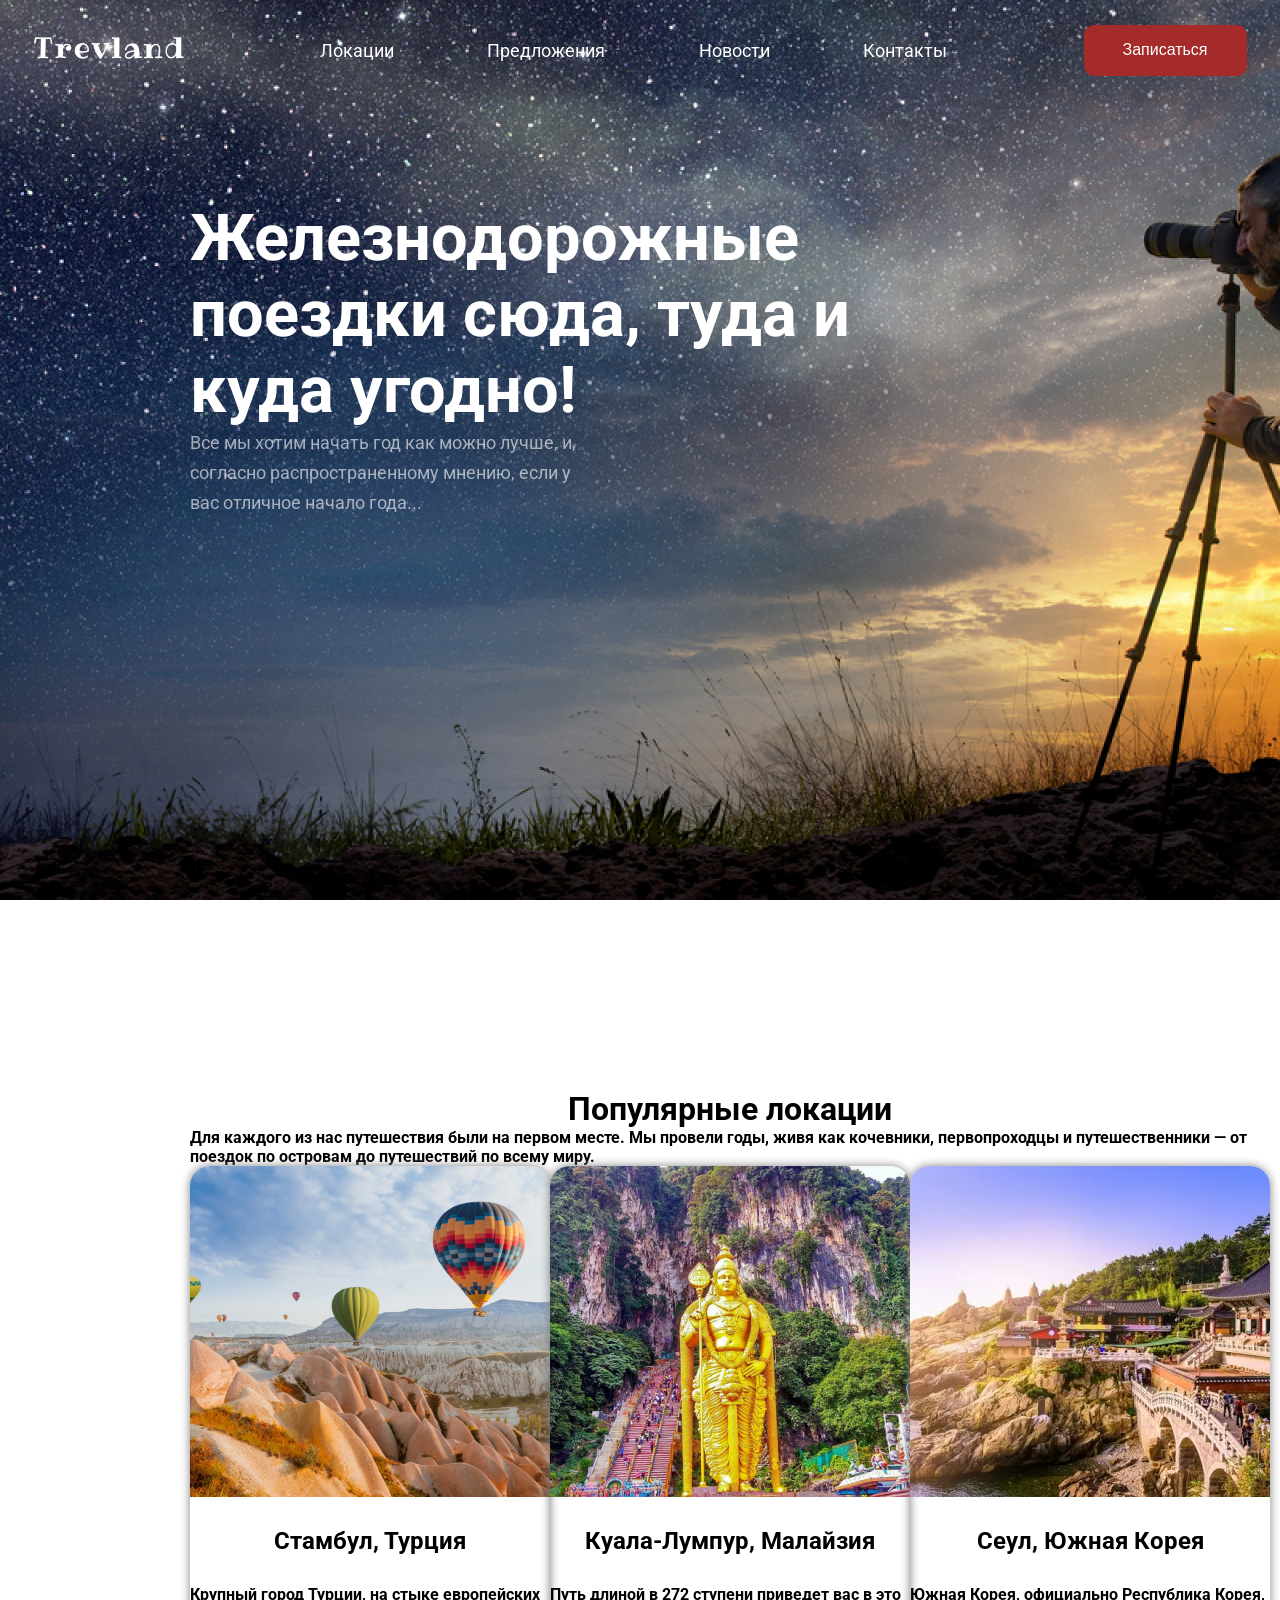
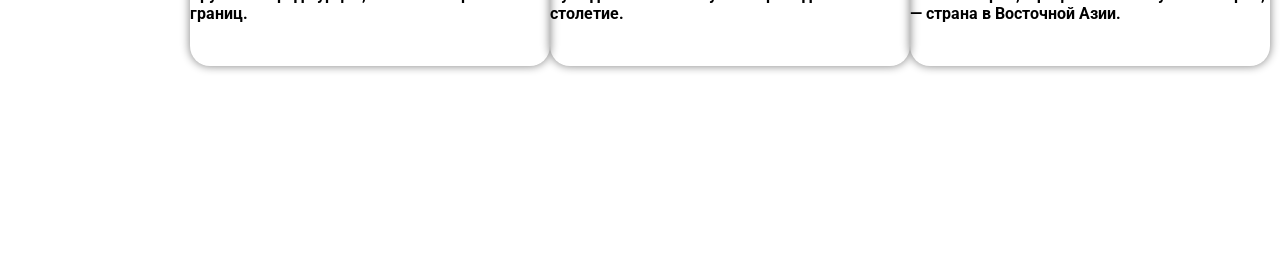
==== site.html @ 5e5fb4aa "v1" ====
<!DOCTYPE html>
<html lang="ru">

<head>
    <meta charset="UTF-8">
    <meta name="viewport" content="width=device-width, initial-scale=1.0">
    <title>MySite</title>
    <link rel="stylesheet" href="css/siteStyle.css">
    <link rel="preconnect" href="https://fonts.googleapis.com">
    <link rel="preconnect" href="https://fonts.gstatic.com" crossorigin>
    <link href="https://fonts.googleapis.com/css2?family=Roboto:ital,wght@0,100..900;1,100..900&display=swap"
        rel="stylesheet">
</head>

<body>
    <header class="container header">
        <div class="navigation_header">
            <div class="logo"><img class="nav_logo_img" src="img/TRAVLAND.png" alt=""></div>
            <div class="navbar">
                <a href="#" class="navbar_item">Локации</a>
                <a href="#" class="navbar_item">Предложения</a>
                <a href="#" class="navbar_item">Новости</a>
                <a href="#" class="navbar_item">Контакты</a>
            </div>
            <button class="nav_button">
                Записаться
            </button>
        </div>
        <div class="text_header">
            <h1 class="text_header_item">
                Железнодорожные поездки сюда, туда и куда угодно!
            </h1>
            <h4 class="text_header_item_small">
                Все мы хотим начать год как можно лучше, и, согласно распространенному мнению, если у вас
                отличное начало года...
            </h4>
        </div>
    </header>
    <main class="container main">
        <div class="popular_location">
            <h1 class="pop_loc_h1">
                Популярные локации
            </h1>
            <h4 class="pop_loc_h4">
                Для каждого из нас путешествия были на первом месте. Мы провели годы, живя как кочевники, первопроходцы
                и путешественники — от поездок по островам до путешествий по всему миру.
            </h4>
            <div class="pop_loc_items">
                <div class="pop_loc_item">
                    <img src="img/Pic1.png" alt="">
                    <h2 class="pop_loc_item_h2">Стамбул, Турция</h2>
                    <h4 class="pop_loc_h4">Крупный город Турции, на стыке европейских границ.</h4>
                </div>
                <div class="pop_loc_item">
                    <img src="img/Pic2.png" alt="">
                    <h2 class="pop_loc_item_h2">Куала-Лумпур, Малайзия</h2>
                    <h4 class="pop_loc_h4">Путь длиной в 272 ступени приведет вас в это столетие.</h4>
                </div>
                <div class="pop_loc_item">
                    <img src="img/Pic3.png" alt="">
                    <h2 class="pop_loc_item_h2">Сеул, Южная Корея</h2>
                    <h4 class="pop_loc_h4">Южная Корея, официально Республика Корея, — страна в Восточной Азии.</h4>
                </div>
            </div>
        </div>
    </main>
    <footer class="container foot"></footer>
</body>

</html>
---- css/siteStyle.css ----
* {
    padding: 0;
    margin: 0 auto;
}

body {
    max-width: 1600px;
    font-family: "Roboto", sans-serif;
}

.container {
    display: flex;
}

/*-----------------------header---------------------*/

.header {
    background-image: url(../img/Header.png);
    height: 900px;
    background-size: cover;
    flex-direction: column;
    gap: 100px;
}

.navigation_header {
    display: flex;
    align-items: center;
    gap: 100px;
    height: 100px;
}

.text_header {
    margin: 0 0;
    padding-left: 190px;
    width: 700px;
}

.text_header_item {
    font-size: 65px;
    color: white;
}

.text_header_item_small {
    margin: 0 0;
    font-size: 18px;
    color: white;
    width: 400px;
    line-height: 30px;
    opacity: 60%;
    font-weight: normal;

}

.nav_logo_img {
    width: 150px;
}

.nav_button {
    width: 163px;
    height: 51px;
    border-radius: 10px;
    border: none;
    background-color: brown;
    color: white;
    transition: 0.2s;
    font-size: 16px;
    font-weight: lighter;
}

.nav_button:hover {
    background-color: lightsalmon;
    transition: 0.3s;
}

.navbar {
    display: flex;
    justify-content: center;
    width: 700px;
    gap: 20px;
}

.navbar_item {
    color: white;
    text-decoration: none;
    font-size: 18px;
    transition: 0.2s color;
}

.navbar_item:hover {
    color: lightsalmon;
    transition: 0.2s color;
}


/*-----------------------popular-location---------------------*/

.popular_location {
    display: flex;
    flex-direction: column;
    padding: 190px;
    width: 1220px;
}

.pop_loc_items {
    margin: 0 0;
    display: grid;
    grid-template-columns: repeat(3, 360px);
    grid-template-rows: 500px;
    justify-content: space-between;
}

.pop_loc_item {
    display: flex;
    flex-direction: column;
    gap: 30px;
    border: none;
    box-shadow: 0px 0px 10px 0.1px gray;
    border-radius: 20px;
    overflow: hidden;
}

.pop_loc_item img {
    width: 100%;
}
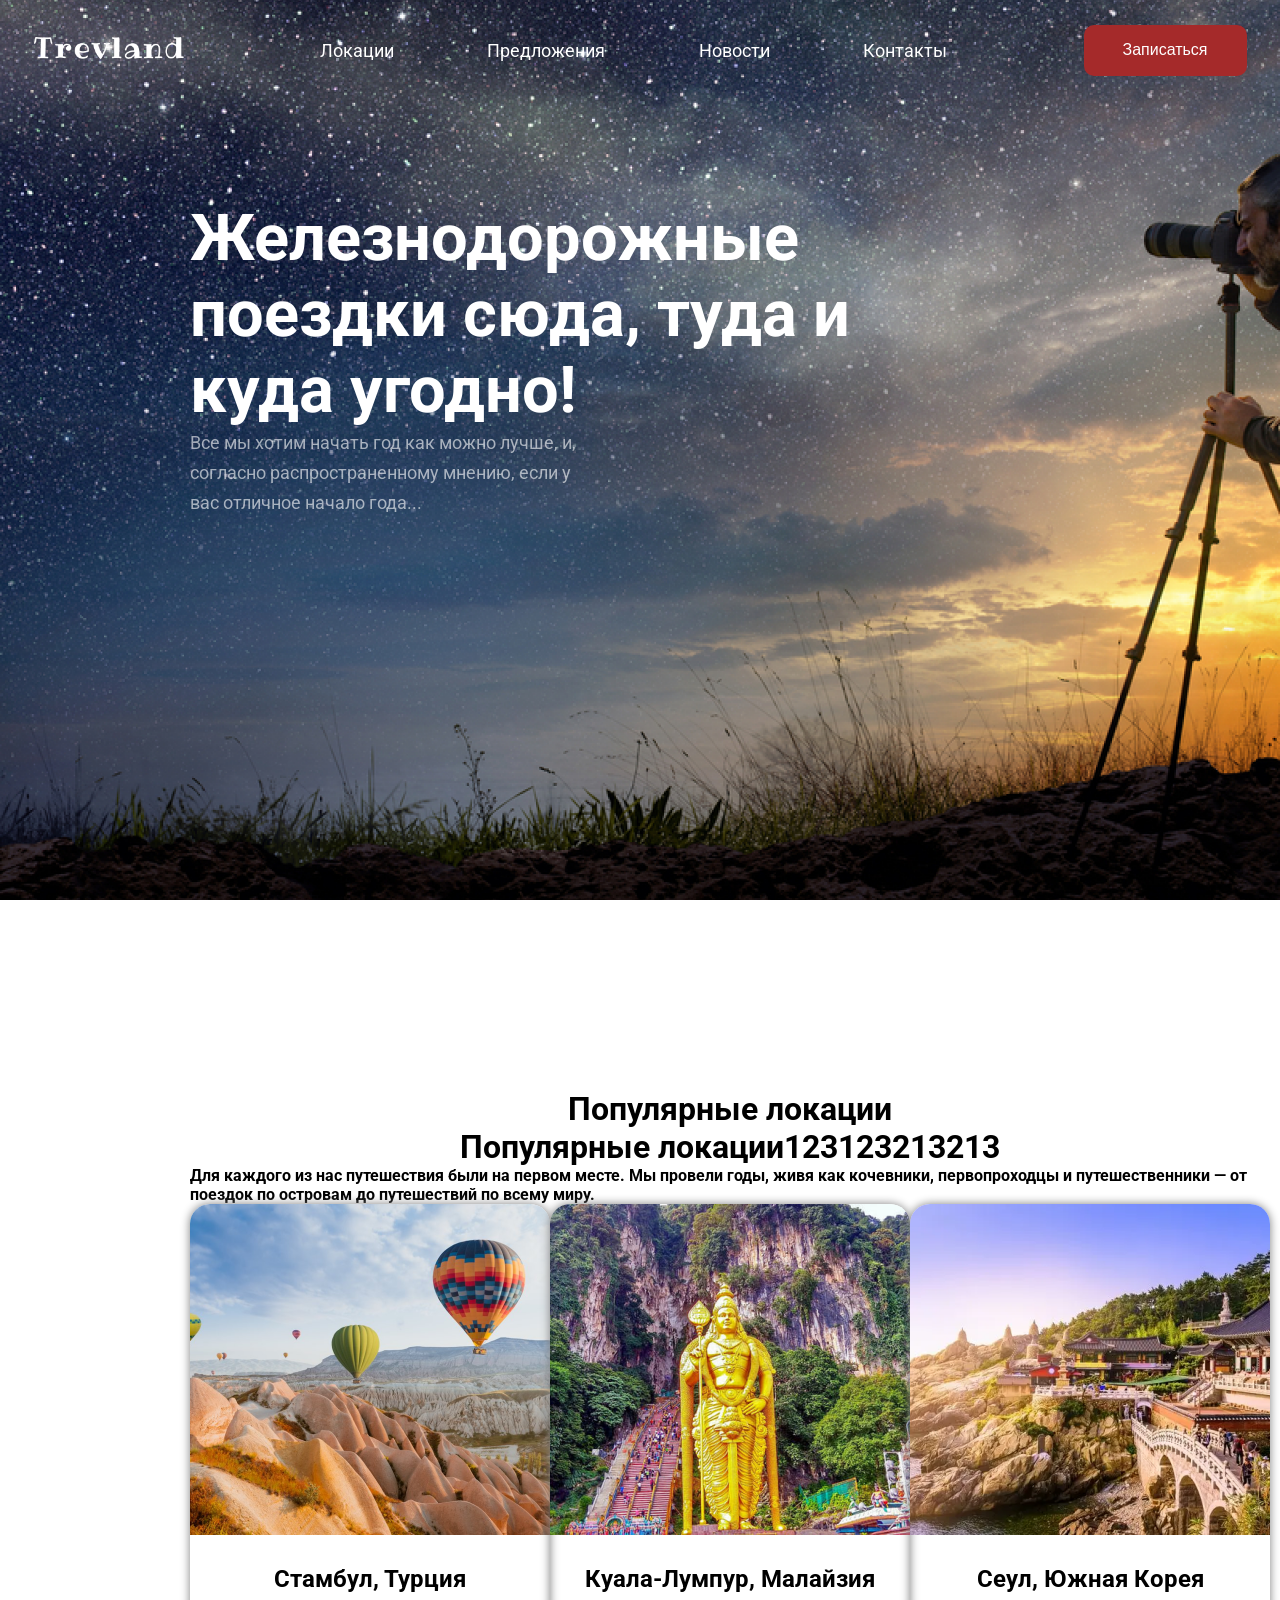
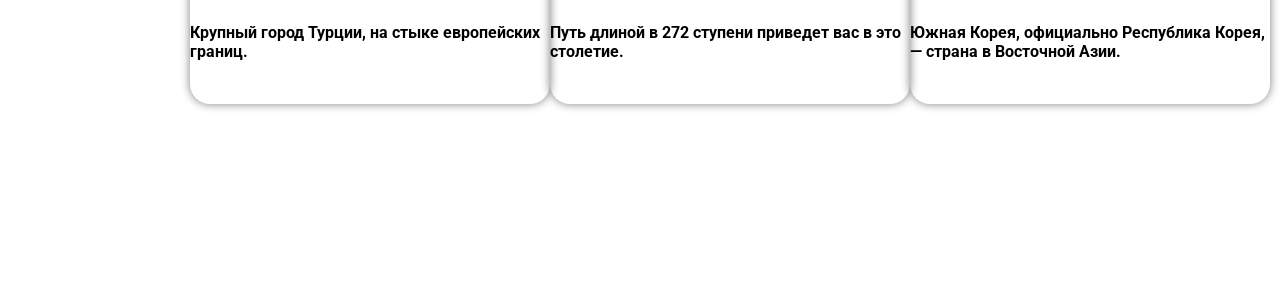
==== commit 64454899: "test commit" ====
--- a/site.html
+++ b/site.html
@@ -41,6 +41,9 @@
             <h1 class="pop_loc_h1">
                 Популярные локации
             </h1>
+            <h1 class="pop_loc_h1">
+                Популярные локации123123213213
+            </h1>
             <h4 class="pop_loc_h4">
                 Для каждого из нас путешествия были на первом месте. Мы провели годы, живя как кочевники, первопроходцы
                 и путешественники — от поездок по островам до путешествий по всему миру.
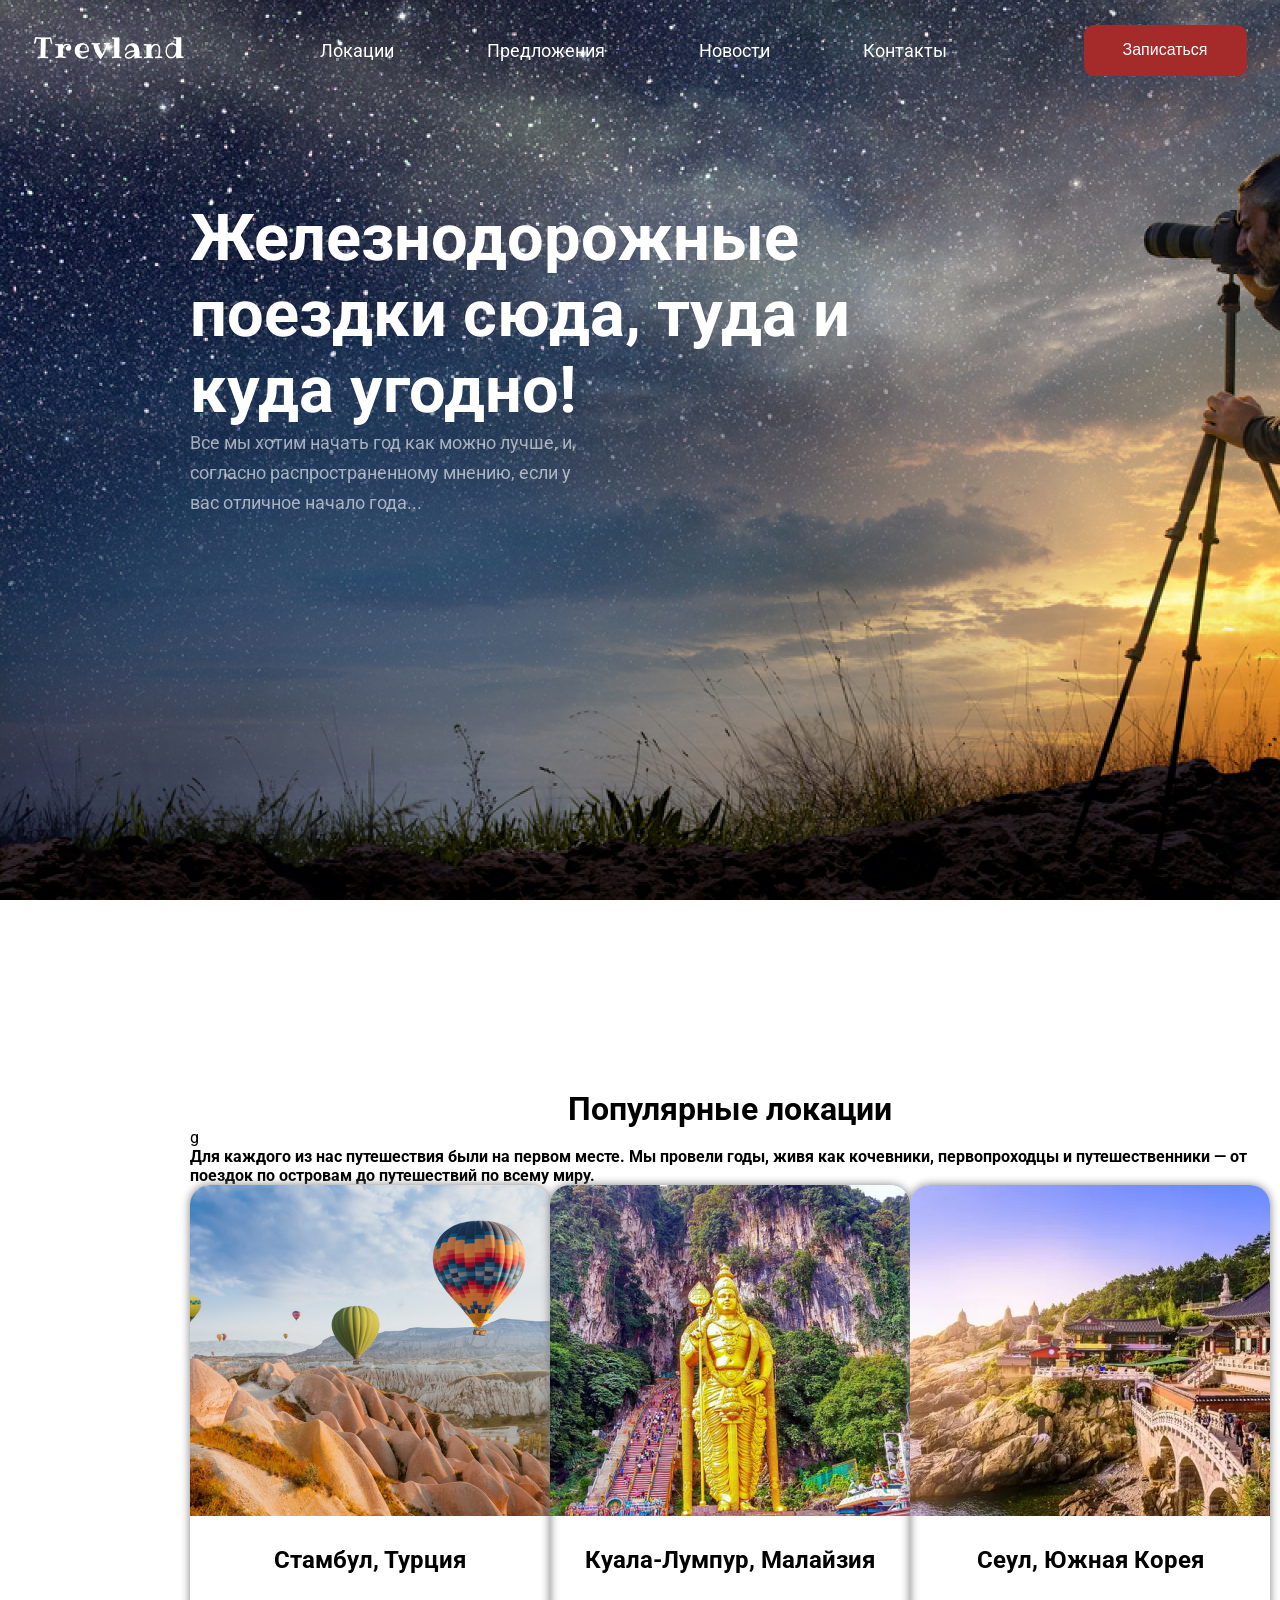
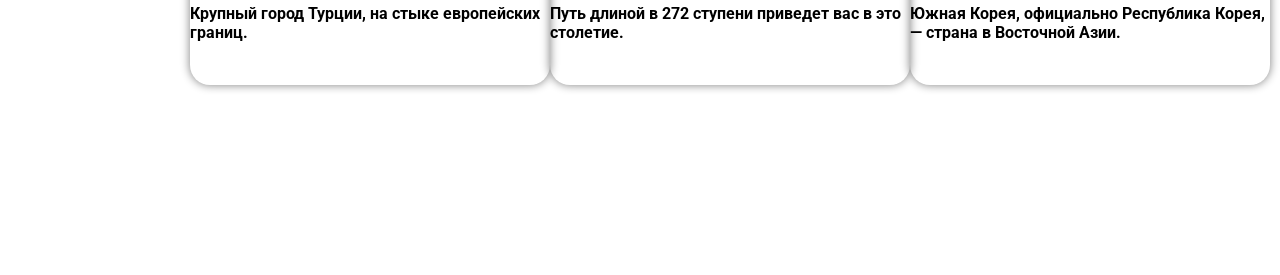
==== commit 046f13a1: "v1" ====
--- a/site.html
+++ b/site.html
@@ -40,10 +40,7 @@
         <div class="popular_location">
             <h1 class="pop_loc_h1">
                 Популярные локации
-            </h1>
-            <h1 class="pop_loc_h1">
-                Популярные локации123123213213
-            </h1>
+            </h1>g
             <h4 class="pop_loc_h4">
                 Для каждого из нас путешествия были на первом месте. Мы провели годы, живя как кочевники, первопроходцы
                 и путешественники — от поездок по островам до путешествий по всему миру.
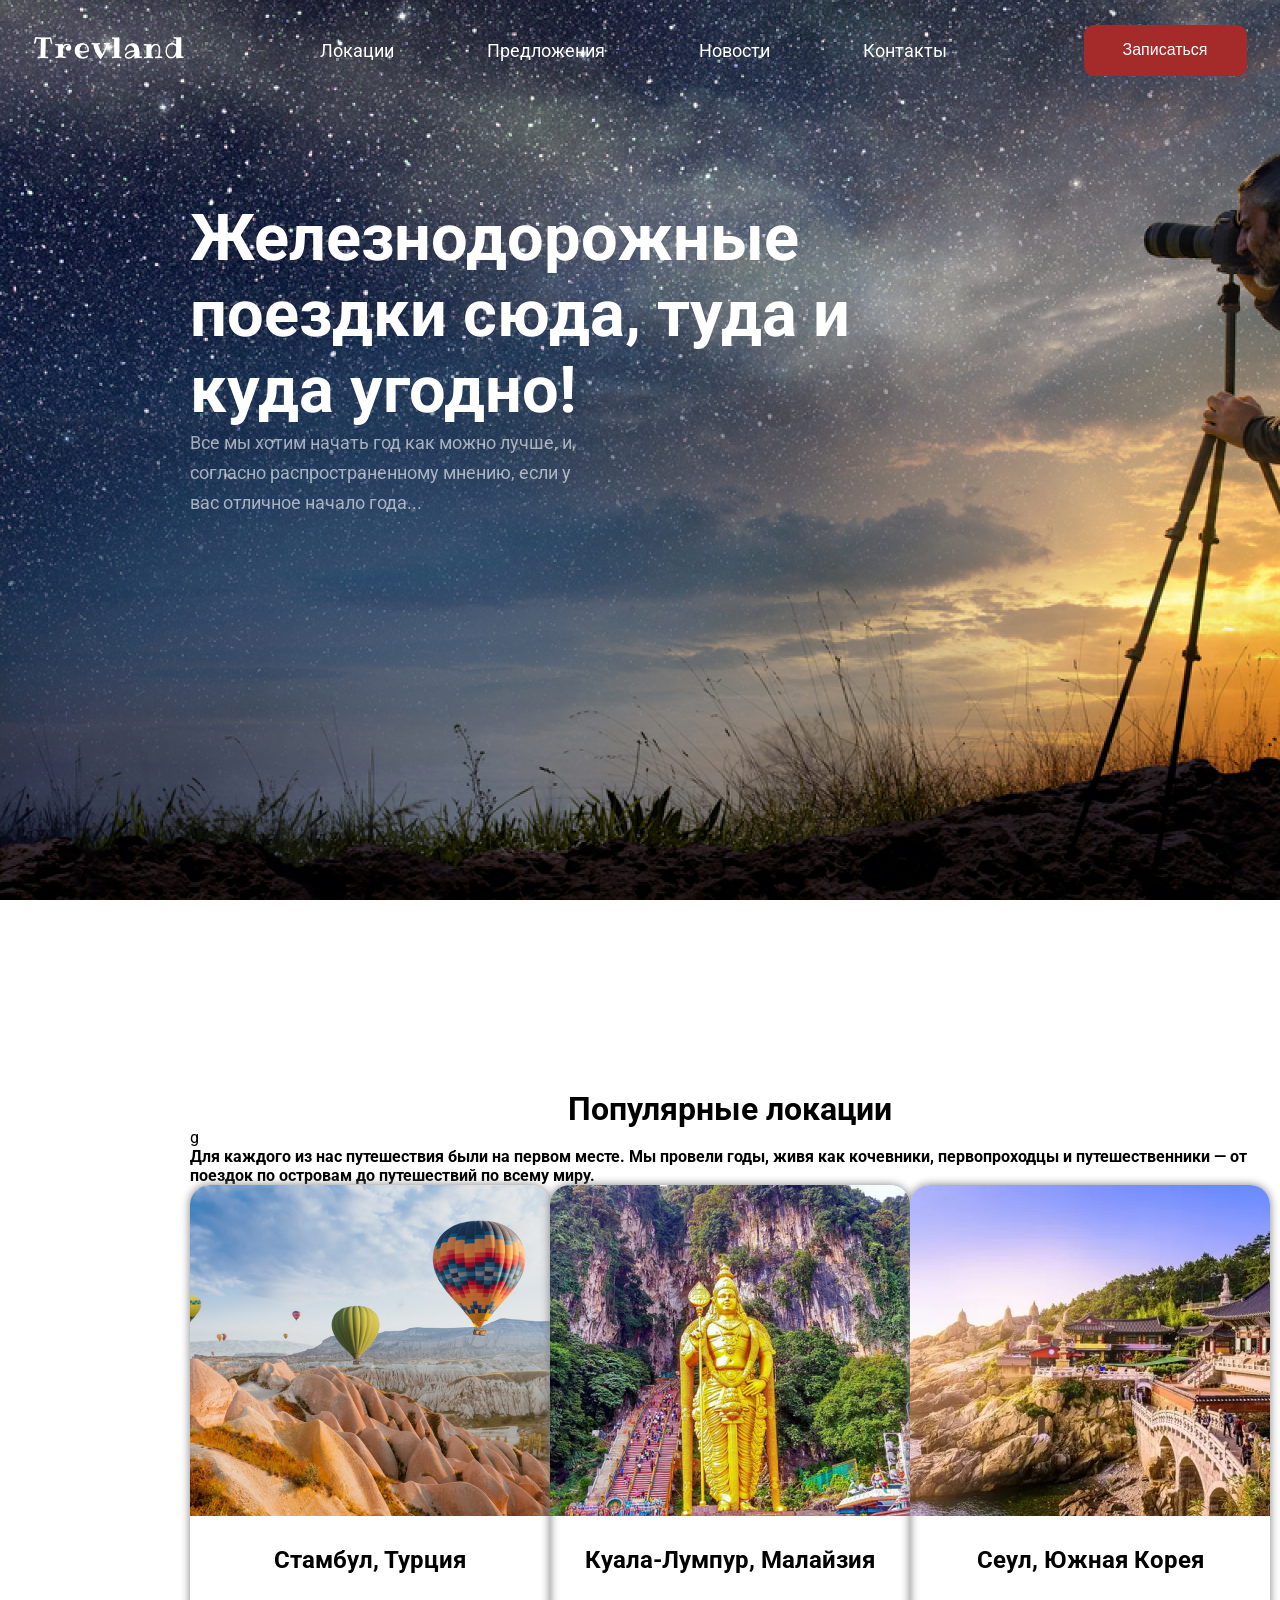
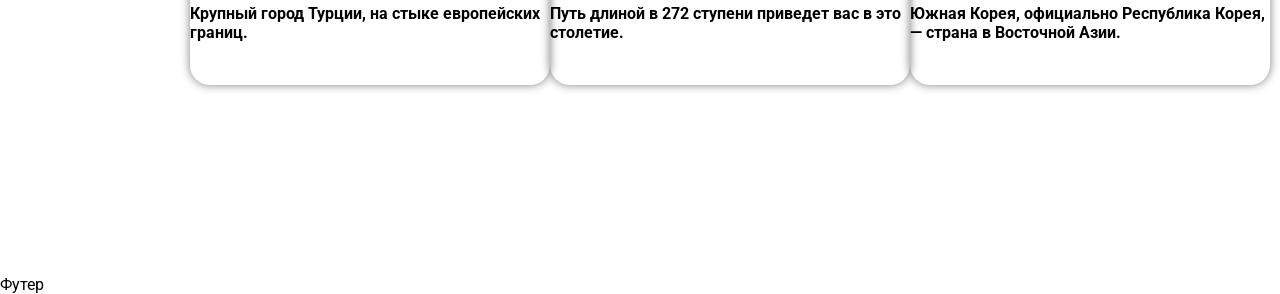
==== commit aeb239e6: "Проверка, но рабочая версия" ====
--- a/site.html
+++ b/site.html
@@ -64,7 +64,7 @@
             </div>
         </div>
     </main>
-    <footer class="container foot"></footer>
+    <footer class="container foot">Футер</footer>
 </body>
 
 </html>
